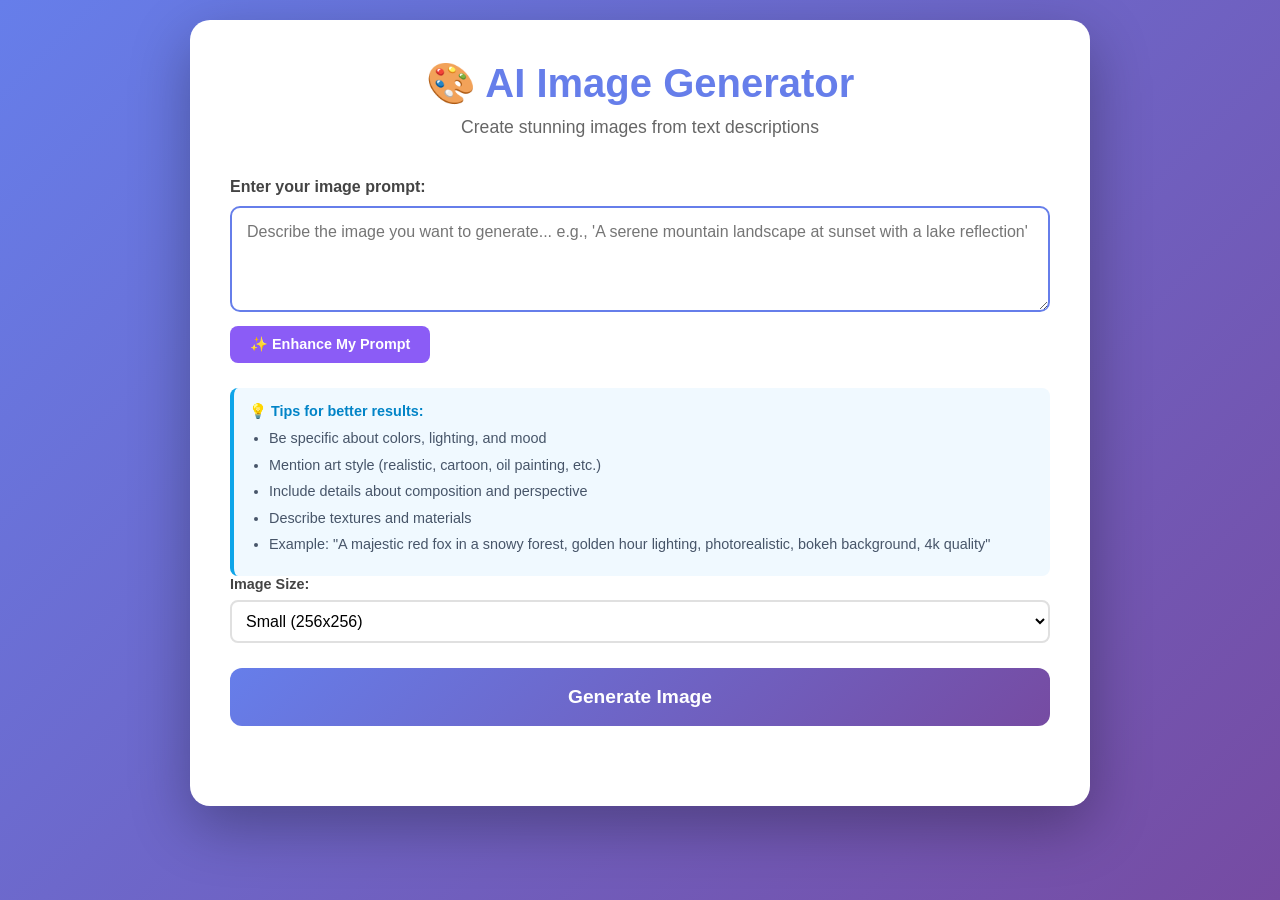
==== index.html @ 16cd9009 "Add AI Image Generator app with Pollinations, Hugging Face, and Stability AI support - Multi-service" ====
<!DOCTYPE html>
<html lang="en">
<head>
    <meta charset="UTF-8">
    <meta name="viewport" content="width=device-width, initial-scale=1.0">
    <title>AI Image Generator</title>
    <link rel="stylesheet" href="styles.css">
</head>
<body>
    <div class="container">
        <header>
            <h1>🎨 AI Image Generator</h1>
            <p>Create stunning images from text descriptions</p>
        </header>

        <div class="api-setup" id="apiSetup">
            <h3>⚙️ Choose Image Generation Service</h3>
            <div class="api-service-selector">
                <label>
                    <input type="radio" name="service" value="pollinations" checked>
                    <span>🌸 Pollinations AI (Free, Reliable) - Recommended</span>
                </label>
                <label>
                    <input type="radio" name="service" value="huggingface">
                    <span>🤗 Hugging Face (Free, May Have CORS Issues)</span>
                </label>
                <label>
                    <input type="radio" name="service" value="stability">
                    <span>🎨 Stability AI (Paid, Best Quality)</span>
                </label>
            </div>
            <p>Enter your API key (not needed for Pollinations - recommended for beginners):</p>
            <div class="api-input-group">
                <input
                    type="password"
                    id="apiKey"
                    placeholder="Enter API key (not needed for Pollinations)"
                >
                <button id="saveApiKey" class="save-key-btn">Save & Continue</button>
            </div>
            <p class="info-text">
                <strong>Pollinations AI (Recommended):</strong> No API key needed, works reliably in all browsers<br>
                <strong>Hugging Face:</strong> Free tier available! Get API token at <a href="https://huggingface.co/settings/tokens" target="_blank">Hugging Face Tokens</a> (may have CORS issues in some browsers)<br>
                <strong>Stability AI:</strong> Get API key at <a href="https://platform.stability.ai/" target="_blank">Stability Platform</a> for best quality
            </p>
        </div>

        <div class="generator-section" id="generatorSection" style="display: none;">
            <div class="input-group">
                <label for="prompt">Enter your image prompt:</label>
                <textarea
                    id="prompt"
                    placeholder="Describe the image you want to generate... e.g., 'A serene mountain landscape at sunset with a lake reflection'"
                    rows="4"
                ></textarea>
                <button id="enhancePromptBtn" class="enhance-prompt-btn">✨ Enhance My Prompt</button>
            </div>

            <div class="prompt-tips">
                <strong>💡 Tips for better results:</strong>
                <ul>
                    <li>Be specific about colors, lighting, and mood</li>
                    <li>Mention art style (realistic, cartoon, oil painting, etc.)</li>
                    <li>Include details about composition and perspective</li>
                    <li>Describe textures and materials</li>
                    <li>Example: "A majestic red fox in a snowy forest, golden hour lighting, photorealistic, bokeh background, 4k quality"</li>
                </ul>
            </div>

            <div class="settings-group">
                <div class="setting">
                    <label for="size">Image Size:</label>
                    <select id="size">
                        <option value="256x256">Small (256x256)</option>
                        <option value="512x512">Medium (512x512)</option>
                        <option value="1024x1024">Large (1024x1024)</option>
                    </select>
                </div>
            </div>

            <button id="generateBtn" class="generate-btn">
                <span class="btn-text">Generate Image</span>
                <span class="spinner" style="display: none;">⏳</span>
            </button>
        </div>

        <div id="resultSection" class="result-section" style="display: none;">
            <h2>Generated Image</h2>
            <div class="image-container">
                <img id="generatedImage" src="" alt="Generated image">
            </div>

            <div class="feedback-section">
                <h3>Evaluate Result</h3>
                <div class="feedback-options">
                    <button class="feedback-btn good" id="feedbackGood">👍 Good</button>
                    <button class="feedback-btn bad" id="feedbackBad">👎 Not What I Expected</button>
                </div>
            </div>

            <div id="improvementSection" class="improvement-section" style="display: none;">
                <h3>What's wrong with the image?</h3>
                <div class="issue-checklist">
                    <label>
                        <input type="checkbox" value="missing_elements"> Missing important elements
                    </label>
                    <label>
                        <input type="checkbox" value="wrong_style"> Wrong artistic style
                    </label>
                    <label>
                        <input type="checkbox" value="wrong_colors"> Wrong colors or lighting
                    </label>
                    <label>
                        <input type="checkbox" value="composition"> Poor composition or layout
                    </label>
                    <label>
                        <input type="checkbox" value="quality"> Low quality or distorted
                    </label>
                    <label>
                        <input type="checkbox" value="wrong_subject"> Wrong subject or object
                    </label>
                </div>

                <div class="input-group">
                    <label for="improvements">Describe what needs to be improved:</label>
                    <textarea
                        id="improvements"
                        placeholder="Example: Add more vibrant colors, include a sunset in the background, make it more photorealistic..."
                        rows="3"
                    ></textarea>
                </div>

                <button id="improveBtn" class="improve-btn">✨ Generate Improved Version</button>
            </div>

            <div class="action-buttons">
                <button id="downloadBtn" class="download-btn">📥 Download Image</button>
                <button id="newImageBtn" class="new-image-btn">🔄 Start Fresh</button>
            </div>

            <div class="prompt-history" id="promptHistory" style="display: none;">
                <h3>Prompt Evolution</h3>
                <div id="historyList"></div>
            </div>
        </div>

        <div id="errorSection" class="error-section" style="display: none;">
            <p id="errorMessage"></p>
        </div>
    </div>

    <script src="app.js"></script>
</body>
</html>
---- styles.css ----
* {
    margin: 0;
    padding: 0;
    box-sizing: border-box;
}

body {
    font-family: -apple-system, BlinkMacSystemFont, 'Segoe UI', Roboto, Oxygen, Ubuntu, Cantarell, sans-serif;
    background: linear-gradient(135deg, #667eea 0%, #764ba2 100%);
    min-height: 100vh;
    padding: 20px;
    color: #333;
}

.container {
    max-width: 900px;
    margin: 0 auto;
    background: white;
    border-radius: 20px;
    padding: 40px;
    box-shadow: 0 20px 60px rgba(0, 0, 0, 0.3);
}

header {
    text-align: center;
    margin-bottom: 40px;
}

header h1 {
    font-size: 2.5em;
    color: #667eea;
    margin-bottom: 10px;
}

header p {
    color: #666;
    font-size: 1.1em;
}

.generator-section {
    margin-bottom: 40px;
}

.input-group {
    margin-bottom: 25px;
}

.input-group label {
    display: block;
    margin-bottom: 10px;
    font-weight: 600;
    color: #444;
}

#prompt {
    width: 100%;
    padding: 15px;
    border: 2px solid #e0e0e0;
    border-radius: 10px;
    font-size: 1em;
    font-family: inherit;
    resize: vertical;
    transition: border-color 0.3s;
}

#prompt:focus {
    outline: none;
    border-color: #667eea;
}

.enhance-prompt-btn {
    margin-top: 10px;
    padding: 10px 20px;
    background: #8b5cf6;
    color: white;
    border: none;
    border-radius: 8px;
    font-size: 0.9em;
    font-weight: 600;
    cursor: pointer;
    transition: all 0.3s;
}

.enhance-prompt-btn:hover {
    background: #7c3aed;
    transform: translateY(-1px);
}

.prompt-tips {
    margin-top: 15px;
    padding: 15px;
    background: #f0f9ff;
    border-left: 4px solid #0ea5e9;
    border-radius: 8px;
    font-size: 0.9em;
}

.prompt-tips strong {
    color: #0284c7;
    display: block;
    margin-bottom: 8px;
}

.prompt-tips ul {
    margin-left: 20px;
    color: #475569;
}

.prompt-tips li {
    margin-bottom: 5px;
    line-height: 1.5;
}

.settings-group {
    display: grid;
    grid-template-columns: repeat(auto-fit, minmax(200px, 1fr));
    gap: 20px;
    margin-bottom: 25px;
}

.setting label {
    display: block;
    margin-bottom: 8px;
    font-weight: 600;
    color: #444;
    font-size: 0.9em;
}

.setting select {
    width: 100%;
    padding: 10px;
    border: 2px solid #e0e0e0;
    border-radius: 8px;
    font-size: 1em;
    background: white;
    cursor: pointer;
    transition: border-color 0.3s;
}

.setting select:focus {
    outline: none;
    border-color: #667eea;
}

.generate-btn {
    width: 100%;
    padding: 18px;
    background: linear-gradient(135deg, #667eea 0%, #764ba2 100%);
    color: white;
    border: none;
    border-radius: 12px;
    font-size: 1.2em;
    font-weight: 600;
    cursor: pointer;
    transition: transform 0.2s, box-shadow 0.2s;
    display: flex;
    align-items: center;
    justify-content: center;
    gap: 10px;
}

.generate-btn:hover:not(:disabled) {
    transform: translateY(-2px);
    box-shadow: 0 10px 30px rgba(102, 126, 234, 0.4);
}

.generate-btn:disabled {
    opacity: 0.6;
    cursor: not-allowed;
}

.spinner {
    animation: spin 1s linear infinite;
}

@keyframes spin {
    0% { transform: rotate(0deg); }
    100% { transform: rotate(360deg); }
}

.result-section {
    margin-top: 40px;
    text-align: center;
}

.result-section h2 {
    color: #667eea;
    margin-bottom: 20px;
}

.image-container {
    margin-bottom: 25px;
    border-radius: 12px;
    overflow: hidden;
    box-shadow: 0 10px 40px rgba(0, 0, 0, 0.2);
}

.image-container img {
    width: 100%;
    height: auto;
    display: block;
}

.action-buttons {
    display: flex;
    gap: 15px;
    justify-content: center;
    flex-wrap: wrap;
    margin-top: 20px;
}

.feedback-section {
    margin: 25px 0;
    padding: 20px;
    background: #f8f9fa;
    border-radius: 12px;
}

.feedback-section h3 {
    color: #667eea;
    margin-bottom: 15px;
    font-size: 1.1em;
}

.feedback-options {
    display: flex;
    gap: 15px;
    justify-content: center;
}

.feedback-btn {
    padding: 15px 30px;
    border: 2px solid #e0e0e0;
    border-radius: 10px;
    font-size: 1.1em;
    font-weight: 600;
    cursor: pointer;
    background: white;
    transition: all 0.3s;
}

.feedback-btn:hover {
    transform: translateY(-2px);
    box-shadow: 0 5px 15px rgba(0, 0, 0, 0.1);
}

.feedback-btn.good {
    color: #10b981;
    border-color: #10b981;
}

.feedback-btn.good:hover {
    background: #10b981;
    color: white;
}

.feedback-btn.bad {
    color: #ef4444;
    border-color: #ef4444;
}

.feedback-btn.bad:hover {
    background: #ef4444;
    color: white;
}

.improvement-section {
    margin: 25px 0;
    padding: 25px;
    background: #fff3cd;
    border: 2px solid #ffc107;
    border-radius: 12px;
}

.improvement-section h3 {
    color: #f59e0b;
    margin-bottom: 15px;
}

.issue-checklist {
    display: grid;
    grid-template-columns: repeat(auto-fit, minmax(200px, 1fr));
    gap: 12px;
    margin-bottom: 20px;
}

.issue-checklist label {
    display: flex;
    align-items: center;
    gap: 8px;
    padding: 10px;
    background: white;
    border-radius: 8px;
    cursor: pointer;
    transition: background 0.3s;
}

.issue-checklist label:hover {
    background: #fef3c7;
}

.issue-checklist input[type="checkbox"] {
    width: 18px;
    height: 18px;
    cursor: pointer;
}

.improve-btn {
    width: 100%;
    padding: 15px;
    background: linear-gradient(135deg, #f59e0b 0%, #f97316 100%);
    color: white;
    border: none;
    border-radius: 10px;
    font-size: 1.1em;
    font-weight: 600;
    cursor: pointer;
    transition: all 0.3s;
    margin-top: 15px;
}

.improve-btn:hover {
    transform: translateY(-2px);
    box-shadow: 0 8px 20px rgba(245, 158, 11, 0.4);
}

.prompt-history {
    margin-top: 30px;
    padding: 20px;
    background: #f0f9ff;
    border-radius: 12px;
    border: 2px solid #0ea5e9;
}

.prompt-history h3 {
    color: #0284c7;
    margin-bottom: 15px;
}

.history-item {
    padding: 15px;
    background: white;
    border-radius: 8px;
    margin-bottom: 10px;
    border-left: 4px solid #667eea;
}

.history-item .iteration {
    font-weight: 600;
    color: #667eea;
    margin-bottom: 5px;
}

.history-item .prompt-text {
    color: #444;
    font-size: 0.95em;
    line-height: 1.5;
}

.history-item .improvements-text {
    color: #666;
    font-size: 0.85em;
    font-style: italic;
    margin-top: 8px;
    padding-left: 15px;
    border-left: 2px solid #fbbf24;
}

.download-btn,
.new-image-btn {
    padding: 15px 30px;
    border: none;
    border-radius: 10px;
    font-size: 1em;
    font-weight: 600;
    cursor: pointer;
    transition: transform 0.2s, box-shadow 0.2s;
}

.download-btn {
    background: #10b981;
    color: white;
}

.download-btn:hover {
    transform: translateY(-2px);
    box-shadow: 0 8px 20px rgba(16, 185, 129, 0.4);
}

.new-image-btn {
    background: #f59e0b;
    color: white;
}

.new-image-btn:hover {
    transform: translateY(-2px);
    box-shadow: 0 8px 20px rgba(245, 158, 11, 0.4);
}

.error-section {
    margin-top: 20px;
    padding: 20px;
    background: #fee;
    border: 2px solid #fcc;
    border-radius: 10px;
    color: #c33;
    text-align: center;
}

.api-setup {
    margin-top: 40px;
    padding: 30px;
    background: #f8f9fa;
    border-radius: 12px;
    border: 2px dashed #ccc;
}

.api-setup h3 {
    color: #667eea;
    margin-bottom: 15px;
}

.api-setup p {
    margin-bottom: 15px;
    color: #666;
}

.api-service-selector {
    display: flex;
    flex-direction: column;
    gap: 12px;
    margin-bottom: 20px;
    padding: 15px;
    background: white;
    border-radius: 8px;
}

.api-service-selector label {
    display: flex;
    align-items: center;
    gap: 10px;
    padding: 12px;
    border: 2px solid #e0e0e0;
    border-radius: 8px;
    cursor: pointer;
    transition: all 0.3s;
}

.api-service-selector label:hover {
    border-color: #667eea;
    background: #f8f9ff;
}

.api-service-selector input[type="radio"] {
    width: 20px;
    height: 20px;
    cursor: pointer;
}

.api-service-selector span {
    font-weight: 500;
    color: #444;
}

.api-setup .api-input-group {
    display: flex;
    gap: 10px;
}

.api-setup input {
    flex: 1;
    padding: 12px;
    border: 2px solid #e0e0e0;
    border-radius: 8px;
    font-size: 1em;
}

.api-setup input:focus {
    outline: none;
    border-color: #667eea;
}

.save-key-btn {
    padding: 12px 24px;
    background: #667eea;
    color: white;
    border: none;
    border-radius: 8px;
    font-weight: 600;
    cursor: pointer;
    transition: background 0.3s;
}

.save-key-btn:hover {
    background: #5568d3;
}

.info-text {
    font-size: 0.9em;
    color: #888;
}

.info-text a {
    color: #667eea;
    text-decoration: none;
}

.info-text a:hover {
    text-decoration: underline;
}

@media (max-width: 600px) {
    .container {
        padding: 20px;
    }

    header h1 {
        font-size: 2em;
    }

    .settings-group {
        grid-template-columns: 1fr;
    }

    .action-buttons {
        flex-direction: column;
    }

    .download-btn,
    .new-image-btn {
        width: 100%;
    }
}
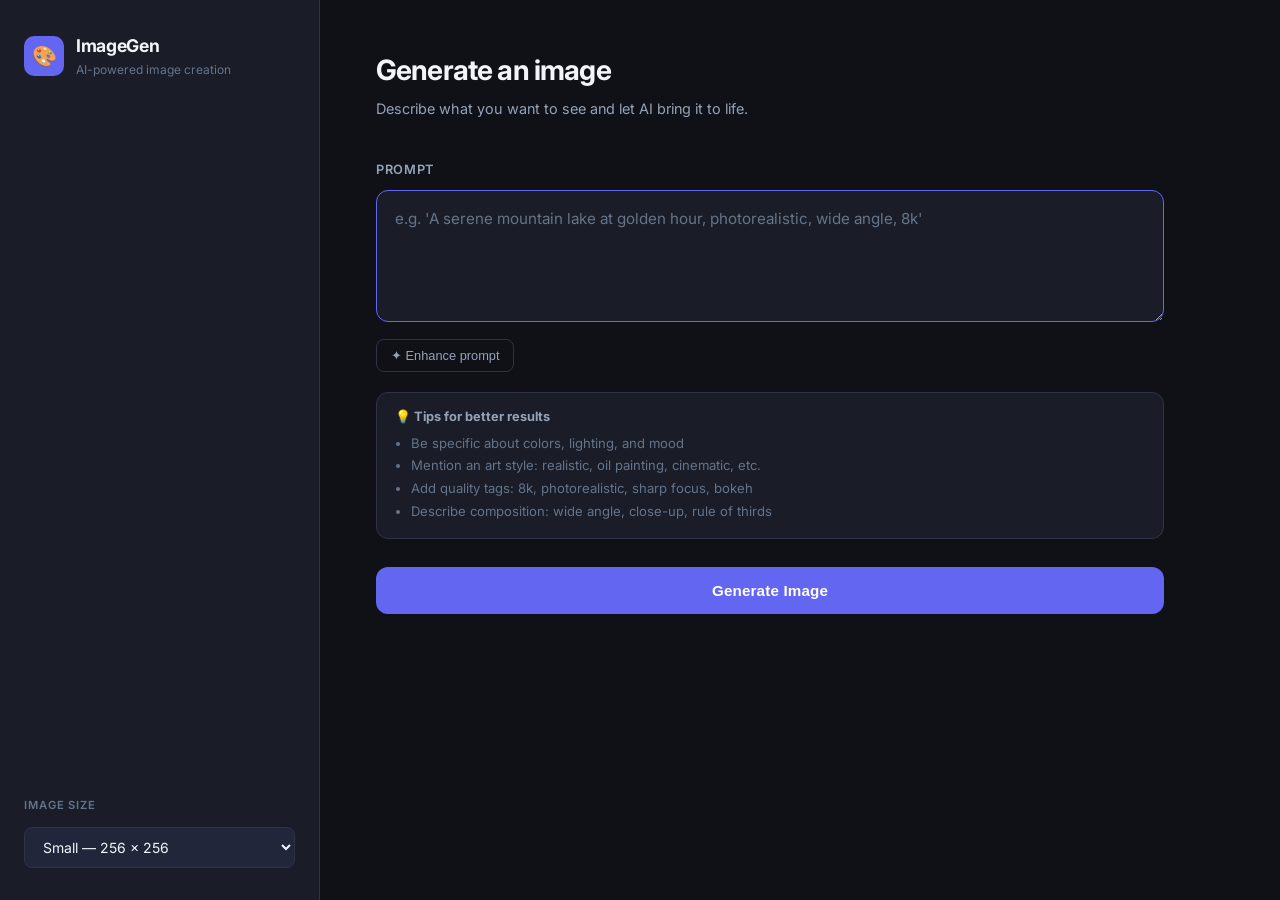
==== commit 40eb7c02: "Redesign UI with professional dark theme - Two-column layout: sticky sidebar (service selector, API " ====
--- a/index.html
+++ b/index.html
@@ -4,149 +4,171 @@
     <meta charset="UTF-8">
     <meta name="viewport" content="width=device-width, initial-scale=1.0">
     <title>AI Image Generator</title>
+    <link rel="preconnect" href="https://fonts.googleapis.com">
+    <link rel="preconnect" href="https://fonts.gstatic.com" crossorigin>
+    <link href="https://fonts.googleapis.com/css2?family=Inter:wght@400;500;600;700&display=swap" rel="stylesheet">
     <link rel="stylesheet" href="styles.css">
 </head>
 <body>
-    <div class="container">
-        <header>
-            <h1>🎨 AI Image Generator</h1>
-            <p>Create stunning images from text descriptions</p>
-        </header>
+    <div class="app-shell">
 
-        <div class="api-setup" id="apiSetup">
-            <h3>⚙️ Choose Image Generation Service</h3>
-            <div class="api-service-selector">
-                <label>
-                    <input type="radio" name="service" value="pollinations" checked>
-                    <span>🌸 Pollinations AI (Free, Reliable) - Recommended</span>
-                </label>
-                <label>
-                    <input type="radio" name="service" value="huggingface">
-                    <span>🤗 Hugging Face (Free, May Have CORS Issues)</span>
-                </label>
-                <label>
-                    <input type="radio" name="service" value="stability">
-                    <span>🎨 Stability AI (Paid, Best Quality)</span>
-                </label>
-            </div>
-            <p>Enter your API key (not needed for Pollinations - recommended for beginners):</p>
-            <div class="api-input-group">
-                <input
-                    type="password"
-                    id="apiKey"
-                    placeholder="Enter API key (not needed for Pollinations)"
-                >
-                <button id="saveApiKey" class="save-key-btn">Save & Continue</button>
-            </div>
-            <p class="info-text">
-                <strong>Pollinations AI (Recommended):</strong> No API key needed, works reliably in all browsers<br>
-                <strong>Hugging Face:</strong> Free tier available! Get API token at <a href="https://huggingface.co/settings/tokens" target="_blank">Hugging Face Tokens</a> (may have CORS issues in some browsers)<br>
-                <strong>Stability AI:</strong> Get API key at <a href="https://platform.stability.ai/" target="_blank">Stability Platform</a> for best quality
-            </p>
-        </div>
-
-        <div class="generator-section" id="generatorSection" style="display: none;">
-            <div class="input-group">
-                <label for="prompt">Enter your image prompt:</label>
-                <textarea
-                    id="prompt"
-                    placeholder="Describe the image you want to generate... e.g., 'A serene mountain landscape at sunset with a lake reflection'"
-                    rows="4"
-                ></textarea>
-                <button id="enhancePromptBtn" class="enhance-prompt-btn">✨ Enhance My Prompt</button>
-            </div>
-
-            <div class="prompt-tips">
-                <strong>💡 Tips for better results:</strong>
-                <ul>
-                    <li>Be specific about colors, lighting, and mood</li>
-                    <li>Mention art style (realistic, cartoon, oil painting, etc.)</li>
-                    <li>Include details about composition and perspective</li>
-                    <li>Describe textures and materials</li>
-                    <li>Example: "A majestic red fox in a snowy forest, golden hour lighting, photorealistic, bokeh background, 4k quality"</li>
-                </ul>
-            </div>
-
-            <div class="settings-group">
-                <div class="setting">
-                    <label for="size">Image Size:</label>
-                    <select id="size">
-                        <option value="256x256">Small (256x256)</option>
-                        <option value="512x512">Medium (512x512)</option>
-                        <option value="1024x1024">Large (1024x1024)</option>
-                    </select>
+        <!-- ── Sidebar ── -->
+        <aside class="sidebar">
+            <div class="brand">
+                <div class="brand-icon">🎨</div>
+                <div>
+                    <div class="brand-name">ImageGen</div>
+                    <div class="brand-tagline">AI-powered image creation</div>
                 </div>
             </div>
 
-            <button id="generateBtn" class="generate-btn">
-                <span class="btn-text">Generate Image</span>
-                <span class="spinner" style="display: none;">⏳</span>
-            </button>
-        </div>
+            <div id="apiSetup">
+                <div class="section-label">Service</div>
+                <div class="service-list api-service-selector">
+                    <label class="service-option">
+                        <input type="radio" name="service" value="pollinations" checked>
+                        <span class="service-icon">⚡</span>
+                        <div class="service-info">
+                            <div class="service-name">Pollinations</div>
+                            <div class="service-desc">Free · No sign-up</div>
+                        </div>
+                    </label>
+                    <label class="service-option">
+                        <input type="radio" name="service" value="huggingface">
+                        <span class="service-icon">🤗</span>
+                        <div class="service-info">
+                            <div class="service-name">Hugging Face</div>
+                            <div class="service-desc">Free token required</div>
+                        </div>
+                    </label>
+                    <label class="service-option">
+                        <input type="radio" name="service" value="stability">
+                        <span class="service-icon">✦</span>
+                        <div class="service-info">
+                            <div class="service-name">Stability AI</div>
+                            <div class="service-desc">Paid · Best quality</div>
+                        </div>
+                    </label>
+                </div>
 
-        <div id="resultSection" class="result-section" style="display: none;">
-            <h2>Generated Image</h2>
-            <div class="image-container">
-                <img id="generatedImage" src="" alt="Generated image">
-            </div>
-
-            <div class="feedback-section">
-                <h3>Evaluate Result</h3>
-                <div class="feedback-options">
-                    <button class="feedback-btn good" id="feedbackGood">👍 Good</button>
-                    <button class="feedback-btn bad" id="feedbackBad">👎 Not What I Expected</button>
+                <div class="api-key-area" style="margin-top: 20px;">
+                    <div class="section-label">API Key</div>
+                    <input
+                        type="password"
+                        id="apiKey"
+                        class="input-field"
+                        placeholder="Paste your API key…"
+                    >
+                    <button id="saveApiKey" class="btn-sm">Save &amp; Continue</button>
+                    <div class="info-links">
+                        <strong style="color: var(--text-secondary); font-size: 0.75rem;">Hugging Face:</strong>
+                        <a href="https://huggingface.co/settings/tokens" target="_blank">huggingface.co/settings/tokens</a><br>
+                        <strong style="color: var(--text-secondary); font-size: 0.75rem;">Stability AI:</strong>
+                        <a href="https://platform.stability.ai/" target="_blank">platform.stability.ai</a>
+                    </div>
                 </div>
             </div>
 
-            <div id="improvementSection" class="improvement-section" style="display: none;">
-                <h3>What's wrong with the image?</h3>
-                <div class="issue-checklist">
-                    <label>
-                        <input type="checkbox" value="missing_elements"> Missing important elements
-                    </label>
-                    <label>
-                        <input type="checkbox" value="wrong_style"> Wrong artistic style
-                    </label>
-                    <label>
-                        <input type="checkbox" value="wrong_colors"> Wrong colors or lighting
-                    </label>
-                    <label>
-                        <input type="checkbox" value="composition"> Poor composition or layout
-                    </label>
-                    <label>
-                        <input type="checkbox" value="quality"> Low quality or distorted
-                    </label>
-                    <label>
-                        <input type="checkbox" value="wrong_subject"> Wrong subject or object
-                    </label>
-                </div>
+            <div style="margin-top: auto;">
+                <div class="section-label">Image Size</div>
+                <select id="size" class="size-select">
+                    <option value="256x256">Small — 256 × 256</option>
+                    <option value="512x512">Medium — 512 × 512</option>
+                    <option value="1024x1024">Large — 1024 × 1024</option>
+                </select>
+            </div>
+        </aside>
 
-                <div class="input-group">
-                    <label for="improvements">Describe what needs to be improved:</label>
+        <!-- ── Main ── -->
+        <main class="main">
+            <div class="generator-section" id="generatorSection" style="display: none;">
+                <h1 class="page-title">Generate an image</h1>
+                <p class="page-subtitle">Describe what you want to see and let AI bring it to life.</p>
+
+                <label class="prompt-label" for="prompt">Prompt</label>
+                <div class="prompt-box">
                     <textarea
-                        id="improvements"
-                        placeholder="Example: Add more vibrant colors, include a sunset in the background, make it more photorealistic..."
-                        rows="3"
+                        id="prompt"
+                        placeholder="e.g. 'A serene mountain lake at golden hour, photorealistic, wide angle, 8k'"
+                        rows="4"
                     ></textarea>
                 </div>
 
-                <button id="improveBtn" class="improve-btn">✨ Generate Improved Version</button>
+                <div class="prompt-actions">
+                    <button id="enhancePromptBtn" class="btn-ghost">✦ Enhance prompt</button>
+                </div>
+
+                <div class="tips">
+                    <strong>💡 Tips for better results</strong>
+                    <ul>
+                        <li>Be specific about colors, lighting, and mood</li>
+                        <li>Mention an art style: realistic, oil painting, cinematic, etc.</li>
+                        <li>Add quality tags: 8k, photorealistic, sharp focus, bokeh</li>
+                        <li>Describe composition: wide angle, close-up, rule of thirds</li>
+                    </ul>
+                </div>
+
+                <button id="generateBtn" class="btn-generate">
+                    <span class="btn-text">Generate Image</span>
+                    <span class="spinner" style="display: none;">⟳</span>
+                </button>
             </div>
 
-            <div class="action-buttons">
-                <button id="downloadBtn" class="download-btn">📥 Download Image</button>
-                <button id="newImageBtn" class="new-image-btn">🔄 Start Fresh</button>
+            <!-- Result -->
+            <div id="resultSection" class="result-section" style="display: none;">
+                <div class="result-header">
+                    <span class="result-title">Generated Image</span>
+                </div>
+
+                <div class="image-frame">
+                    <img id="generatedImage" src="" alt="Generated image">
+                </div>
+
+                <div class="feedback-section">
+                    <div class="feedback-bar">
+                        <span class="feedback-label">How does it look?</span>
+                        <button class="btn-feedback good" id="feedbackGood">👍 Looks good</button>
+                        <button class="btn-feedback bad" id="feedbackBad">👎 Need changes</button>
+                    </div>
+                </div>
+
+                <div id="improvementSection" class="improvement-section" style="display: none;">
+                    <h3>What needs improving?</h3>
+                    <div class="issue-checklist">
+                        <label><input type="checkbox" value="missing_elements"> Missing elements</label>
+                        <label><input type="checkbox" value="wrong_style"> Wrong style</label>
+                        <label><input type="checkbox" value="wrong_colors"> Wrong colors / lighting</label>
+                        <label><input type="checkbox" value="composition"> Poor composition</label>
+                        <label><input type="checkbox" value="quality"> Low quality</label>
+                        <label><input type="checkbox" value="wrong_subject"> Wrong subject</label>
+                    </div>
+                    <div class="input-group">
+                        <textarea
+                            id="improvements"
+                            class="input-field"
+                            placeholder="Describe what to change…"
+                            rows="2"
+                            style="margin-top: 4px;"
+                        ></textarea>
+                    </div>
+                    <button id="improveBtn" class="improve-btn">✦ Generate improved version</button>
+                </div>
+
+                <div class="action-row">
+                    <button id="downloadBtn" class="btn-action download">📥 Download</button>
+                    <button id="newImageBtn" class="btn-action reset">🔄 Start fresh</button>
+                </div>
+
+                <div class="prompt-history" id="promptHistory" style="display: none;">
+                    <h3>Prompt History</h3>
+                    <div id="historyList"></div>
+                </div>
             </div>
 
-            <div class="prompt-history" id="promptHistory" style="display: none;">
-                <h3>Prompt Evolution</h3>
-                <div id="historyList"></div>
+            <div id="errorSection" class="error-section" style="display: none;">
+                <p id="errorMessage"></p>
             </div>
-        </div>
-
-        <div id="errorSection" class="error-section" style="display: none;">
-            <p id="errorMessage"></p>
-        </div>
+        </main>
     </div>
 
     <script src="app.js"></script>
--- a/styles.css
+++ b/styles.css
@@ -1,533 +1,699 @@
-* {
+*, *::before, *::after {
     margin: 0;
     padding: 0;
     box-sizing: border-box;
 }
 
+:root {
+    --bg: #0f1117;
+    --surface: #1a1d27;
+    --surface-2: #22263a;
+    --border: #2e3347;
+    --accent: #6366f1;
+    --accent-hover: #5558e8;
+    --accent-muted: rgba(99, 102, 241, 0.12);
+    --success: #22c55e;
+    --warning: #f59e0b;
+    --danger: #ef4444;
+    --text-primary: #f1f5f9;
+    --text-secondary: #94a3b8;
+    --text-muted: #64748b;
+    --radius: 12px;
+    --radius-sm: 8px;
+    --shadow: 0 4px 24px rgba(0, 0, 0, 0.4);
+}
+
 body {
-    font-family: -apple-system, BlinkMacSystemFont, 'Segoe UI', Roboto, Oxygen, Ubuntu, Cantarell, sans-serif;
-    background: linear-gradient(135deg, #667eea 0%, #764ba2 100%);
+    font-family: 'Inter', -apple-system, BlinkMacSystemFont, 'Segoe UI', sans-serif;
+    background: var(--bg);
     min-height: 100vh;
-    padding: 20px;
-    color: #333;
-}
-
-.container {
+    color: var(--text-primary);
+    line-height: 1.6;
+}
+
+/* ── Layout ── */
+
+.app-shell {
+    display: grid;
+    grid-template-columns: 320px 1fr;
+    min-height: 100vh;
+}
+
+.sidebar {
+    background: var(--surface);
+    border-right: 1px solid var(--border);
+    padding: 32px 24px;
+    display: flex;
+    flex-direction: column;
+    gap: 32px;
+    position: sticky;
+    top: 0;
+    height: 100vh;
+    overflow-y: auto;
+}
+
+.main {
+    padding: 48px 56px;
     max-width: 900px;
-    margin: 0 auto;
-    background: white;
-    border-radius: 20px;
-    padding: 40px;
-    box-shadow: 0 20px 60px rgba(0, 0, 0, 0.3);
-}
-
-header {
-    text-align: center;
+}
+
+/* ── Sidebar header ── */
+
+.brand {
+    display: flex;
+    align-items: center;
+    gap: 12px;
+}
+
+.brand-icon {
+    width: 40px;
+    height: 40px;
+    background: var(--accent);
+    border-radius: 10px;
+    display: flex;
+    align-items: center;
+    justify-content: center;
+    font-size: 20px;
+    flex-shrink: 0;
+}
+
+.brand-name {
+    font-size: 1.1rem;
+    font-weight: 700;
+    color: var(--text-primary);
+    letter-spacing: -0.02em;
+}
+
+.brand-tagline {
+    font-size: 0.75rem;
+    color: var(--text-muted);
+}
+
+/* ── Section labels ── */
+
+.section-label {
+    font-size: 0.7rem;
+    font-weight: 600;
+    text-transform: uppercase;
+    letter-spacing: 0.08em;
+    color: var(--text-muted);
+    margin-bottom: 12px;
+}
+
+/* ── Service selector ── */
+
+.service-list {
+    display: flex;
+    flex-direction: column;
+    gap: 8px;
+}
+
+.service-option {
+    display: flex;
+    align-items: center;
+    gap: 12px;
+    padding: 12px 14px;
+    border: 1px solid var(--border);
+    border-radius: var(--radius-sm);
+    cursor: pointer;
+    transition: all 0.15s;
+    background: transparent;
+}
+
+.service-option:hover {
+    border-color: var(--accent);
+    background: var(--accent-muted);
+}
+
+.service-option input[type="radio"] {
+    display: none;
+}
+
+.service-option input[type="radio"]:checked + .service-info .service-name::before {
+    background: var(--accent);
+}
+
+.service-option:has(input:checked) {
+    border-color: var(--accent);
+    background: var(--accent-muted);
+}
+
+.service-icon {
+    font-size: 18px;
+    flex-shrink: 0;
+}
+
+.service-name {
+    font-size: 0.875rem;
+    font-weight: 600;
+    color: var(--text-primary);
+}
+
+.service-desc {
+    font-size: 0.75rem;
+    color: var(--text-muted);
+}
+
+/* ── API key area ── */
+
+.api-key-area {
+    display: flex;
+    flex-direction: column;
+    gap: 8px;
+}
+
+.input-field {
+    width: 100%;
+    padding: 10px 14px;
+    background: var(--surface-2);
+    border: 1px solid var(--border);
+    border-radius: var(--radius-sm);
+    font-size: 0.875rem;
+    color: var(--text-primary);
+    font-family: inherit;
+    transition: border-color 0.15s;
+}
+
+.input-field::placeholder {
+    color: var(--text-muted);
+}
+
+.input-field:focus {
+    outline: none;
+    border-color: var(--accent);
+}
+
+.btn-sm {
+    padding: 9px 16px;
+    background: var(--accent);
+    color: white;
+    border: none;
+    border-radius: var(--radius-sm);
+    font-size: 0.8rem;
+    font-weight: 600;
+    cursor: pointer;
+    transition: background 0.15s;
+    width: 100%;
+}
+
+.btn-sm:hover {
+    background: var(--accent-hover);
+}
+
+.info-links {
+    font-size: 0.75rem;
+    color: var(--text-muted);
+    line-height: 1.8;
+}
+
+.info-links a {
+    color: var(--accent);
+    text-decoration: none;
+}
+
+.info-links a:hover {
+    text-decoration: underline;
+}
+
+/* ── Size selector ── */
+
+.size-select {
+    width: 100%;
+    padding: 10px 14px;
+    background: var(--surface-2);
+    border: 1px solid var(--border);
+    border-radius: var(--radius-sm);
+    font-size: 0.875rem;
+    color: var(--text-primary);
+    font-family: inherit;
+    cursor: pointer;
+}
+
+.size-select:focus {
+    outline: none;
+    border-color: var(--accent);
+}
+
+/* ── Main area ── */
+
+.page-title {
+    font-size: 1.75rem;
+    font-weight: 700;
+    letter-spacing: -0.03em;
+    color: var(--text-primary);
+    margin-bottom: 4px;
+}
+
+.page-subtitle {
+    font-size: 0.9rem;
+    color: var(--text-secondary);
     margin-bottom: 40px;
 }
 
-header h1 {
-    font-size: 2.5em;
-    color: #667eea;
+/* ── Prompt area ── */
+
+.prompt-label {
+    font-size: 0.8rem;
+    font-weight: 600;
+    color: var(--text-secondary);
+    text-transform: uppercase;
+    letter-spacing: 0.05em;
     margin-bottom: 10px;
-}
-
-header p {
-    color: #666;
-    font-size: 1.1em;
-}
-
-.generator-section {
-    margin-bottom: 40px;
-}
-
-.input-group {
-    margin-bottom: 25px;
-}
-
-.input-group label {
     display: block;
-    margin-bottom: 10px;
-    font-weight: 600;
-    color: #444;
+}
+
+.prompt-box {
+    position: relative;
 }
 
 #prompt {
     width: 100%;
-    padding: 15px;
-    border: 2px solid #e0e0e0;
-    border-radius: 10px;
-    font-size: 1em;
+    padding: 16px 18px;
+    background: var(--surface);
+    border: 1px solid var(--border);
+    border-radius: var(--radius);
+    font-size: 0.95rem;
+    color: var(--text-primary);
     font-family: inherit;
     resize: vertical;
-    transition: border-color 0.3s;
+    min-height: 110px;
+    transition: border-color 0.15s;
+    line-height: 1.6;
+}
+
+#prompt::placeholder {
+    color: var(--text-muted);
 }
 
 #prompt:focus {
     outline: none;
-    border-color: #667eea;
-}
-
-.enhance-prompt-btn {
+    border-color: var(--accent);
+}
+
+.prompt-actions {
+    display: flex;
+    align-items: center;
+    justify-content: space-between;
     margin-top: 10px;
-    padding: 10px 20px;
-    background: #8b5cf6;
+}
+
+.btn-ghost {
+    padding: 8px 14px;
+    background: transparent;
+    border: 1px solid var(--border);
+    border-radius: var(--radius-sm);
+    font-size: 0.8rem;
+    font-weight: 500;
+    color: var(--text-secondary);
+    cursor: pointer;
+    transition: all 0.15s;
+    display: flex;
+    align-items: center;
+    gap: 6px;
+}
+
+.btn-ghost:hover {
+    border-color: var(--accent);
+    color: var(--accent);
+    background: var(--accent-muted);
+}
+
+/* ── Tips ── */
+
+.tips {
+    margin-top: 20px;
+    padding: 14px 18px;
+    background: var(--surface);
+    border: 1px solid var(--border);
+    border-radius: var(--radius);
+    font-size: 0.82rem;
+    color: var(--text-muted);
+}
+
+.tips strong {
+    color: var(--text-secondary);
+    display: block;
+    margin-bottom: 6px;
+    font-size: 0.8rem;
+}
+
+.tips ul {
+    margin-left: 16px;
+}
+
+.tips li {
+    margin-bottom: 3px;
+    line-height: 1.5;
+}
+
+/* ── Generate button ── */
+
+.btn-generate {
+    width: 100%;
+    margin-top: 28px;
+    padding: 15px;
+    background: var(--accent);
     color: white;
     border: none;
-    border-radius: 8px;
-    font-size: 0.9em;
-    font-weight: 600;
-    cursor: pointer;
-    transition: all 0.3s;
-}
-
-.enhance-prompt-btn:hover {
-    background: #7c3aed;
-    transform: translateY(-1px);
-}
-
-.prompt-tips {
-    margin-top: 15px;
-    padding: 15px;
-    background: #f0f9ff;
-    border-left: 4px solid #0ea5e9;
-    border-radius: 8px;
-    font-size: 0.9em;
-}
-
-.prompt-tips strong {
-    color: #0284c7;
-    display: block;
-    margin-bottom: 8px;
-}
-
-.prompt-tips ul {
-    margin-left: 20px;
-    color: #475569;
-}
-
-.prompt-tips li {
-    margin-bottom: 5px;
-    line-height: 1.5;
-}
-
-.settings-group {
-    display: grid;
-    grid-template-columns: repeat(auto-fit, minmax(200px, 1fr));
-    gap: 20px;
-    margin-bottom: 25px;
-}
-
-.setting label {
-    display: block;
-    margin-bottom: 8px;
-    font-weight: 600;
-    color: #444;
-    font-size: 0.9em;
-}
-
-.setting select {
-    width: 100%;
-    padding: 10px;
-    border: 2px solid #e0e0e0;
-    border-radius: 8px;
-    font-size: 1em;
-    background: white;
-    cursor: pointer;
-    transition: border-color 0.3s;
-}
-
-.setting select:focus {
-    outline: none;
-    border-color: #667eea;
-}
-
-.generate-btn {
-    width: 100%;
-    padding: 18px;
-    background: linear-gradient(135deg, #667eea 0%, #764ba2 100%);
-    color: white;
-    border: none;
-    border-radius: 12px;
-    font-size: 1.2em;
-    font-weight: 600;
-    cursor: pointer;
-    transition: transform 0.2s, box-shadow 0.2s;
+    border-radius: var(--radius);
+    font-size: 0.95rem;
+    font-weight: 600;
+    cursor: pointer;
+    transition: all 0.15s;
     display: flex;
     align-items: center;
     justify-content: center;
-    gap: 10px;
-}
-
-.generate-btn:hover:not(:disabled) {
-    transform: translateY(-2px);
-    box-shadow: 0 10px 30px rgba(102, 126, 234, 0.4);
-}
-
-.generate-btn:disabled {
-    opacity: 0.6;
+    gap: 8px;
+    letter-spacing: 0.01em;
+}
+
+.btn-generate:hover:not(:disabled) {
+    background: var(--accent-hover);
+    box-shadow: 0 0 0 4px rgba(99, 102, 241, 0.2);
+}
+
+.btn-generate:disabled {
+    opacity: 0.5;
     cursor: not-allowed;
 }
 
 .spinner {
-    animation: spin 1s linear infinite;
+    animation: spin 0.8s linear infinite;
+    display: inline-block;
 }
 
 @keyframes spin {
-    0% { transform: rotate(0deg); }
-    100% { transform: rotate(360deg); }
-}
+    to { transform: rotate(360deg); }
+}
+
+/* ── Result section ── */
 
 .result-section {
-    margin-top: 40px;
-    text-align: center;
-}
-
-.result-section h2 {
-    color: #667eea;
-    margin-bottom: 20px;
-}
-
-.image-container {
-    margin-bottom: 25px;
-    border-radius: 12px;
+    margin-top: 48px;
+}
+
+.result-header {
+    display: flex;
+    align-items: center;
+    justify-content: space-between;
+    margin-bottom: 16px;
+}
+
+.result-title {
+    font-size: 0.8rem;
+    font-weight: 600;
+    text-transform: uppercase;
+    letter-spacing: 0.08em;
+    color: var(--text-muted);
+}
+
+.image-frame {
+    border-radius: var(--radius);
     overflow: hidden;
-    box-shadow: 0 10px 40px rgba(0, 0, 0, 0.2);
-}
-
-.image-container img {
+    border: 1px solid var(--border);
+    background: var(--surface);
+    line-height: 0;
+}
+
+.image-frame img {
     width: 100%;
     height: auto;
     display: block;
 }
 
-.action-buttons {
-    display: flex;
-    gap: 15px;
+/* ── Feedback ── */
+
+.feedback-bar {
+    display: flex;
+    align-items: center;
+    gap: 10px;
+    margin-top: 16px;
+    padding: 14px 18px;
+    background: var(--surface);
+    border: 1px solid var(--border);
+    border-radius: var(--radius);
+}
+
+.feedback-label {
+    font-size: 0.8rem;
+    color: var(--text-muted);
+    flex: 1;
+}
+
+.btn-feedback {
+    padding: 7px 16px;
+    border-radius: var(--radius-sm);
+    font-size: 0.8rem;
+    font-weight: 600;
+    cursor: pointer;
+    transition: all 0.15s;
+    border: 1px solid var(--border);
+    background: transparent;
+    color: var(--text-secondary);
+    display: flex;
+    align-items: center;
+    gap: 5px;
+}
+
+.btn-feedback.good:hover {
+    border-color: var(--success);
+    color: var(--success);
+    background: rgba(34, 197, 94, 0.1);
+}
+
+.btn-feedback.bad:hover {
+    border-color: var(--danger);
+    color: var(--danger);
+    background: rgba(239, 68, 68, 0.1);
+}
+
+/* ── Action buttons ── */
+
+.action-row {
+    display: flex;
+    gap: 10px;
+    margin-top: 12px;
+}
+
+.btn-action {
+    flex: 1;
+    padding: 11px;
+    border-radius: var(--radius-sm);
+    font-size: 0.85rem;
+    font-weight: 600;
+    cursor: pointer;
+    transition: all 0.15s;
+    border: 1px solid var(--border);
+    background: var(--surface);
+    color: var(--text-secondary);
+    display: flex;
+    align-items: center;
     justify-content: center;
-    flex-wrap: wrap;
+    gap: 6px;
+}
+
+.btn-action.download {
+    border-color: var(--success);
+    color: var(--success);
+    background: rgba(34, 197, 94, 0.08);
+}
+
+.btn-action.download:hover {
+    background: rgba(34, 197, 94, 0.15);
+}
+
+.btn-action.reset:hover {
+    border-color: var(--accent);
+    color: var(--accent);
+    background: var(--accent-muted);
+}
+
+/* ── Improvement section ── */
+
+.improvement-section {
     margin-top: 20px;
-}
-
-.feedback-section {
-    margin: 25px 0;
     padding: 20px;
-    background: #f8f9fa;
-    border-radius: 12px;
-}
-
-.feedback-section h3 {
-    color: #667eea;
-    margin-bottom: 15px;
-    font-size: 1.1em;
-}
-
-.feedback-options {
-    display: flex;
-    gap: 15px;
-    justify-content: center;
-}
-
-.feedback-btn {
-    padding: 15px 30px;
-    border: 2px solid #e0e0e0;
-    border-radius: 10px;
-    font-size: 1.1em;
-    font-weight: 600;
-    cursor: pointer;
-    background: white;
-    transition: all 0.3s;
-}
-
-.feedback-btn:hover {
-    transform: translateY(-2px);
-    box-shadow: 0 5px 15px rgba(0, 0, 0, 0.1);
-}
-
-.feedback-btn.good {
-    color: #10b981;
-    border-color: #10b981;
-}
-
-.feedback-btn.good:hover {
-    background: #10b981;
-    color: white;
-}
-
-.feedback-btn.bad {
-    color: #ef4444;
-    border-color: #ef4444;
-}
-
-.feedback-btn.bad:hover {
-    background: #ef4444;
-    color: white;
-}
-
-.improvement-section {
-    margin: 25px 0;
-    padding: 25px;
-    background: #fff3cd;
-    border: 2px solid #ffc107;
-    border-radius: 12px;
+    background: var(--surface);
+    border: 1px solid var(--border);
+    border-radius: var(--radius);
 }
 
 .improvement-section h3 {
-    color: #f59e0b;
-    margin-bottom: 15px;
+    font-size: 0.85rem;
+    font-weight: 600;
+    color: var(--text-secondary);
+    margin-bottom: 14px;
 }
 
 .issue-checklist {
     display: grid;
-    grid-template-columns: repeat(auto-fit, minmax(200px, 1fr));
-    gap: 12px;
-    margin-bottom: 20px;
+    grid-template-columns: repeat(auto-fit, minmax(180px, 1fr));
+    gap: 8px;
+    margin-bottom: 16px;
 }
 
 .issue-checklist label {
     display: flex;
     align-items: center;
     gap: 8px;
-    padding: 10px;
-    background: white;
-    border-radius: 8px;
-    cursor: pointer;
-    transition: background 0.3s;
+    padding: 9px 12px;
+    background: var(--surface-2);
+    border: 1px solid var(--border);
+    border-radius: var(--radius-sm);
+    cursor: pointer;
+    font-size: 0.8rem;
+    color: var(--text-secondary);
+    transition: all 0.15s;
 }
 
 .issue-checklist label:hover {
-    background: #fef3c7;
+    border-color: var(--accent);
+    color: var(--text-primary);
 }
 
 .issue-checklist input[type="checkbox"] {
-    width: 18px;
-    height: 18px;
+    width: 15px;
+    height: 15px;
+    accent-color: var(--accent);
     cursor: pointer;
 }
 
 .improve-btn {
     width: 100%;
-    padding: 15px;
-    background: linear-gradient(135deg, #f59e0b 0%, #f97316 100%);
-    color: white;
-    border: none;
-    border-radius: 10px;
-    font-size: 1.1em;
-    font-weight: 600;
-    cursor: pointer;
-    transition: all 0.3s;
-    margin-top: 15px;
+    padding: 11px;
+    background: var(--surface-2);
+    border: 1px solid var(--border);
+    border-radius: var(--radius-sm);
+    font-size: 0.85rem;
+    font-weight: 600;
+    color: var(--text-primary);
+    cursor: pointer;
+    transition: all 0.15s;
+    margin-top: 12px;
 }
 
 .improve-btn:hover {
-    transform: translateY(-2px);
-    box-shadow: 0 8px 20px rgba(245, 158, 11, 0.4);
-}
+    border-color: var(--accent);
+    color: var(--accent);
+    background: var(--accent-muted);
+}
+
+/* ── Prompt history ── */
 
 .prompt-history {
-    margin-top: 30px;
+    margin-top: 24px;
     padding: 20px;
-    background: #f0f9ff;
-    border-radius: 12px;
-    border: 2px solid #0ea5e9;
+    background: var(--surface);
+    border: 1px solid var(--border);
+    border-radius: var(--radius);
 }
 
 .prompt-history h3 {
-    color: #0284c7;
-    margin-bottom: 15px;
+    font-size: 0.75rem;
+    font-weight: 600;
+    text-transform: uppercase;
+    letter-spacing: 0.08em;
+    color: var(--text-muted);
+    margin-bottom: 14px;
 }
 
 .history-item {
-    padding: 15px;
-    background: white;
-    border-radius: 8px;
-    margin-bottom: 10px;
-    border-left: 4px solid #667eea;
+    padding: 12px 14px;
+    background: var(--surface-2);
+    border-radius: var(--radius-sm);
+    margin-bottom: 8px;
+    border-left: 2px solid var(--accent);
 }
 
 .history-item .iteration {
-    font-weight: 600;
-    color: #667eea;
-    margin-bottom: 5px;
+    font-size: 0.72rem;
+    font-weight: 600;
+    color: var(--accent);
+    text-transform: uppercase;
+    letter-spacing: 0.05em;
+    margin-bottom: 4px;
 }
 
 .history-item .prompt-text {
-    color: #444;
-    font-size: 0.95em;
+    font-size: 0.85rem;
+    color: var(--text-secondary);
     line-height: 1.5;
 }
 
 .history-item .improvements-text {
-    color: #666;
-    font-size: 0.85em;
+    font-size: 0.78rem;
+    color: var(--text-muted);
     font-style: italic;
-    margin-top: 8px;
-    padding-left: 15px;
-    border-left: 2px solid #fbbf24;
-}
-
-.download-btn,
-.new-image-btn {
-    padding: 15px 30px;
-    border: none;
-    border-radius: 10px;
-    font-size: 1em;
-    font-weight: 600;
-    cursor: pointer;
-    transition: transform 0.2s, box-shadow 0.2s;
-}
-
-.download-btn {
-    background: #10b981;
-    color: white;
-}
-
-.download-btn:hover {
-    transform: translateY(-2px);
-    box-shadow: 0 8px 20px rgba(16, 185, 129, 0.4);
-}
-
-.new-image-btn {
-    background: #f59e0b;
-    color: white;
-}
-
-.new-image-btn:hover {
-    transform: translateY(-2px);
-    box-shadow: 0 8px 20px rgba(245, 158, 11, 0.4);
-}
+    margin-top: 6px;
+    padding-left: 10px;
+    border-left: 2px solid var(--warning);
+}
+
+/* ── Error / success ── */
 
 .error-section {
     margin-top: 20px;
-    padding: 20px;
-    background: #fee;
-    border: 2px solid #fcc;
-    border-radius: 10px;
-    color: #c33;
-    text-align: center;
-}
-
-.api-setup {
-    margin-top: 40px;
-    padding: 30px;
-    background: #f8f9fa;
-    border-radius: 12px;
-    border: 2px dashed #ccc;
-}
-
-.api-setup h3 {
-    color: #667eea;
-    margin-bottom: 15px;
-}
-
-.api-setup p {
-    margin-bottom: 15px;
-    color: #666;
-}
-
-.api-service-selector {
-    display: flex;
-    flex-direction: column;
-    gap: 12px;
-    margin-bottom: 20px;
-    padding: 15px;
-    background: white;
-    border-radius: 8px;
-}
-
-.api-service-selector label {
-    display: flex;
-    align-items: center;
-    gap: 10px;
-    padding: 12px;
-    border: 2px solid #e0e0e0;
-    border-radius: 8px;
-    cursor: pointer;
-    transition: all 0.3s;
-}
-
-.api-service-selector label:hover {
-    border-color: #667eea;
-    background: #f8f9ff;
-}
-
-.api-service-selector input[type="radio"] {
-    width: 20px;
-    height: 20px;
-    cursor: pointer;
-}
-
-.api-service-selector span {
+    padding: 14px 18px;
+    background: rgba(239, 68, 68, 0.08);
+    border: 1px solid rgba(239, 68, 68, 0.3);
+    border-radius: var(--radius);
+    color: #fca5a5;
+    font-size: 0.875rem;
+    line-height: 1.5;
+}
+
+.success-toast {
+    position: fixed;
+    top: 24px;
+    right: 24px;
+    padding: 12px 20px;
+    background: #166534;
+    border: 1px solid var(--success);
+    color: #bbf7d0;
+    border-radius: var(--radius);
+    font-size: 0.875rem;
     font-weight: 500;
-    color: #444;
-}
-
-.api-setup .api-input-group {
-    display: flex;
-    gap: 10px;
-}
-
-.api-setup input {
-    flex: 1;
-    padding: 12px;
-    border: 2px solid #e0e0e0;
-    border-radius: 8px;
-    font-size: 1em;
-}
-
-.api-setup input:focus {
-    outline: none;
-    border-color: #667eea;
-}
-
-.save-key-btn {
-    padding: 12px 24px;
-    background: #667eea;
-    color: white;
-    border: none;
-    border-radius: 8px;
-    font-weight: 600;
-    cursor: pointer;
-    transition: background 0.3s;
-}
-
-.save-key-btn:hover {
-    background: #5568d3;
-}
-
-.info-text {
-    font-size: 0.9em;
-    color: #888;
-}
-
-.info-text a {
-    color: #667eea;
-    text-decoration: none;
-}
-
-.info-text a:hover {
-    text-decoration: underline;
-}
-
-@media (max-width: 600px) {
-    .container {
-        padding: 20px;
-    }
-
-    header h1 {
-        font-size: 2em;
-    }
-
-    .settings-group {
+    z-index: 1000;
+    box-shadow: var(--shadow);
+    animation: slideIn 0.2s ease-out;
+}
+
+@keyframes slideIn {
+    from { transform: translateX(120%); opacity: 0; }
+    to   { transform: translateX(0);   opacity: 1; }
+}
+
+@keyframes slideOut {
+    from { transform: translateX(0);   opacity: 1; }
+    to   { transform: translateX(120%); opacity: 0; }
+}
+
+/* ── Scrollbar ── */
+
+::-webkit-scrollbar { width: 6px; }
+::-webkit-scrollbar-track { background: transparent; }
+::-webkit-scrollbar-thumb { background: var(--border); border-radius: 3px; }
+
+/* ── Responsive ── */
+
+@media (max-width: 768px) {
+    .app-shell {
         grid-template-columns: 1fr;
     }
 
-    .action-buttons {
+    .sidebar {
+        position: static;
+        height: auto;
+        border-right: none;
+        border-bottom: 1px solid var(--border);
+        padding: 24px 20px;
+    }
+
+    .main {
+        padding: 28px 20px;
+    }
+
+    .action-row {
         flex-direction: column;
     }
-
-    .download-btn,
-    .new-image-btn {
-        width: 100%;
-    }
-}
+}
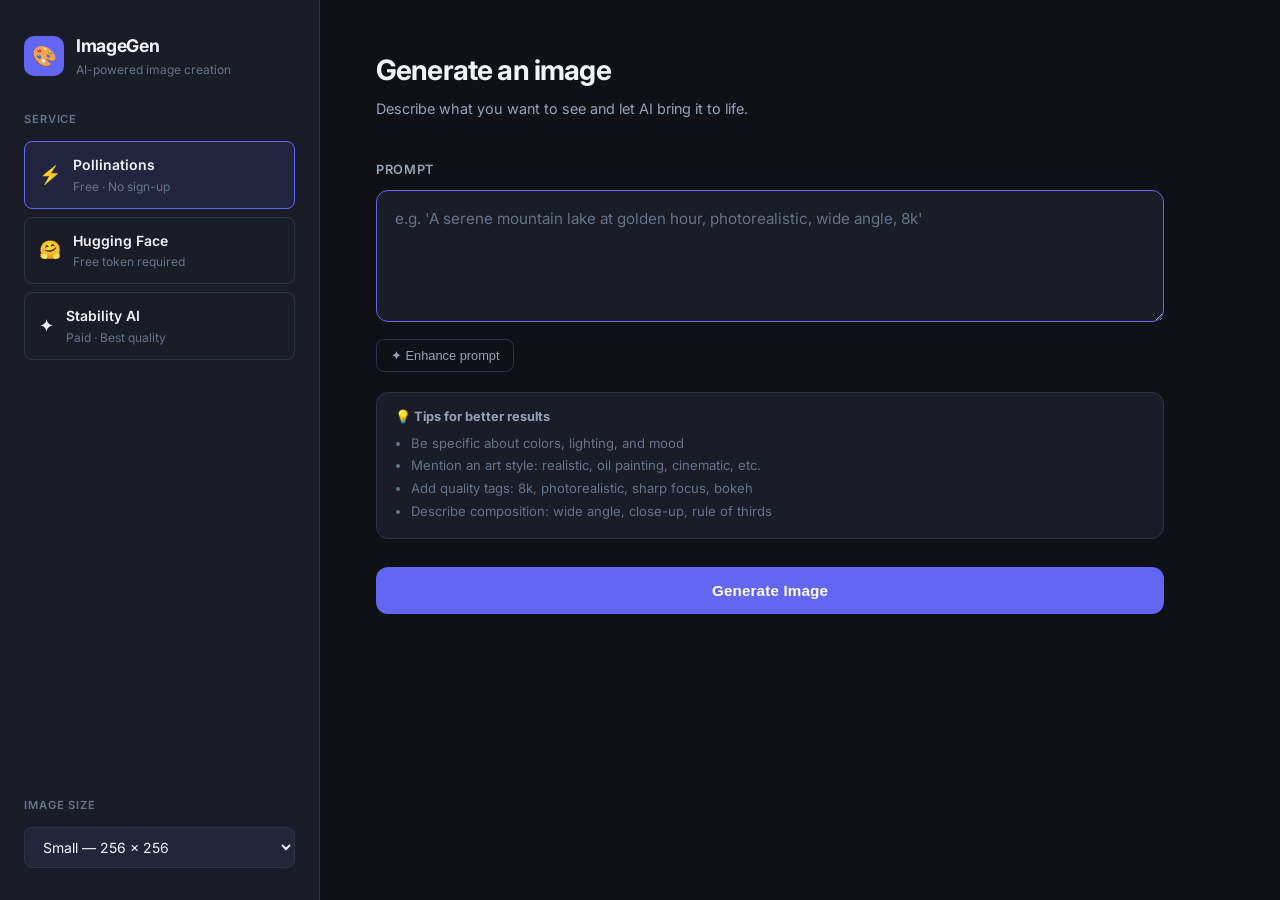
==== commit aa448aa0: "Fix sidebar disappearing when switching from Hugging Face to Pollinations Always show service select" ====
--- a/index.html
+++ b/index.html
@@ -24,7 +24,7 @@
 
             <div id="apiSetup">
                 <div class="section-label">Service</div>
-                <div class="service-list api-service-selector">
+                <div class="service-list api-service-selector" id="serviceSelector">
                     <label class="service-option">
                         <input type="radio" name="service" value="pollinations" checked>
                         <span class="service-icon">⚡</span>
@@ -51,7 +51,7 @@
                     </label>
                 </div>
 
-                <div class="api-key-area" style="margin-top: 20px;">
+                <div id="apiKeyArea" class="api-key-area" style="margin-top: 20px;">
                     <div class="section-label">API Key</div>
                     <input
                         type="password"
@@ -67,6 +67,21 @@
                         <a href="https://platform.stability.ai/" target="_blank">platform.stability.ai</a>
                     </div>
                 </div>
+            </div>
+
+            <!-- Image upload (shown after service is selected) -->
+            <div id="imageUploadArea" style="display: none;">
+                <div class="section-label">Reference Image <span style="color: var(--text-muted); font-weight: 400; text-transform: none; font-size: 0.72rem;">(optional)</span></div>
+                <label class="upload-zone" id="uploadZone" for="imageUpload">
+                    <input type="file" id="imageUpload" accept="image/*" style="display:none;">
+                    <div id="uploadPlaceholder">
+                        <div class="upload-icon">🖼️</div>
+                        <div class="upload-text">Drop image or click to upload</div>
+                        <div class="upload-hint">JPG, PNG, WebP — Hugging Face only</div>
+                    </div>
+                    <img id="uploadPreview" style="display:none; width:100%; border-radius: var(--radius-sm); max-height: 160px; object-fit: cover;">
+                </label>
+                <button id="clearUpload" class="btn-ghost" style="display:none; width:100%; margin-top:6px; justify-content:center;">✕ Remove image</button>
             </div>
 
             <div style="margin-top: auto;">
--- a/styles.css
+++ b/styles.css
@@ -215,6 +215,46 @@
     text-decoration: underline;
 }
 
+/* ── Image upload ── */
+
+.upload-zone {
+    display: block;
+    border: 2px dashed var(--border);
+    border-radius: var(--radius-sm);
+    padding: 16px;
+    text-align: center;
+    cursor: pointer;
+    transition: all 0.15s;
+    background: var(--surface-2);
+    min-height: 90px;
+    display: flex;
+    align-items: center;
+    justify-content: center;
+}
+
+.upload-zone:hover,
+.upload-zone.drag-over {
+    border-color: var(--accent);
+    background: var(--accent-muted);
+}
+
+.upload-icon {
+    font-size: 22px;
+    margin-bottom: 6px;
+}
+
+.upload-text {
+    font-size: 0.8rem;
+    font-weight: 500;
+    color: var(--text-secondary);
+    margin-bottom: 2px;
+}
+
+.upload-hint {
+    font-size: 0.72rem;
+    color: var(--text-muted);
+}
+
 /* ── Size selector ── */
 
 .size-select {
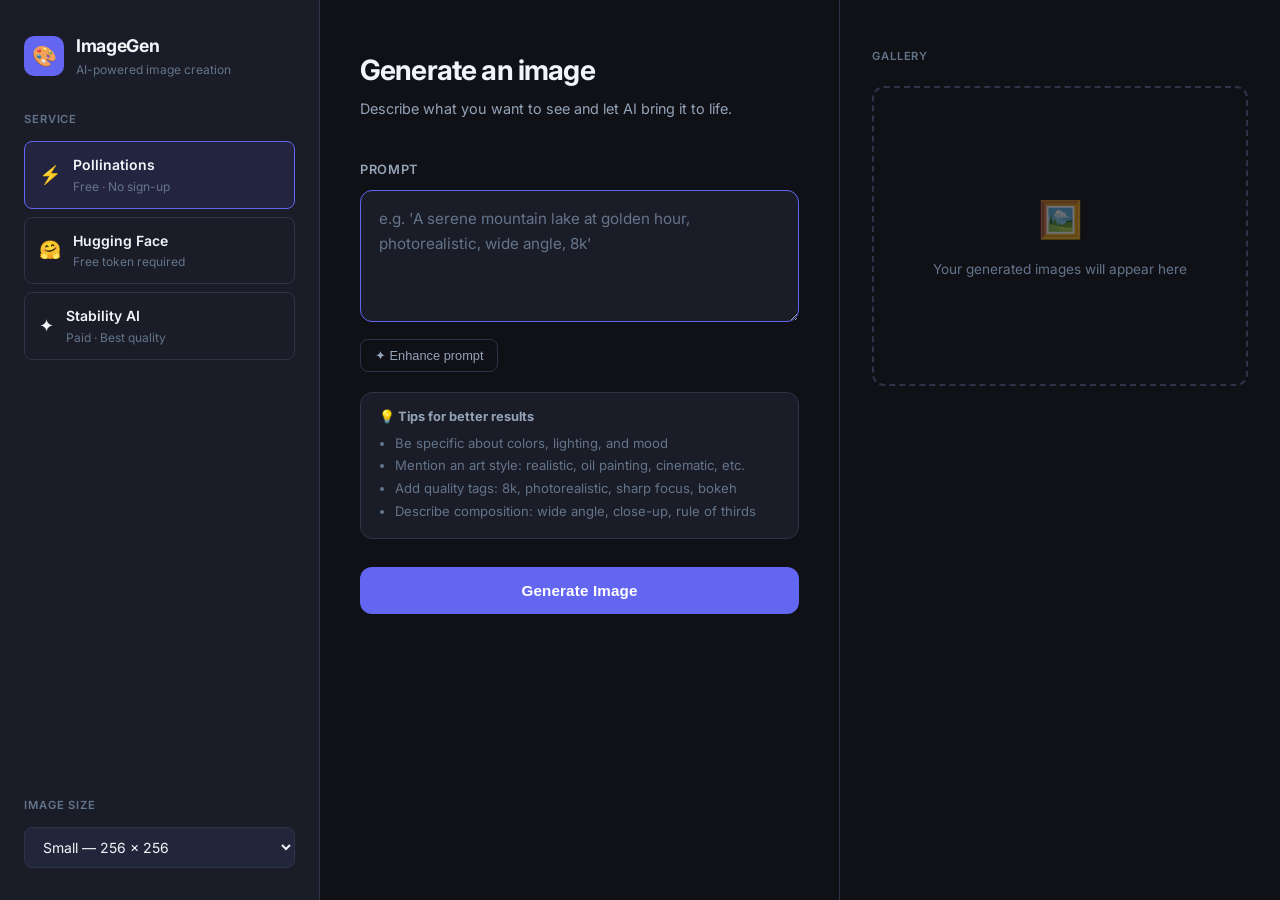
==== commit a0f0765e: "Add image gallery panel to right side of main area - Two-panel main layout (generator left, gallery " ====
--- a/index.html
+++ b/index.html
@@ -96,6 +96,10 @@
 
         <!-- ── Main ── -->
         <main class="main">
+          <div class="main-panels">
+
+            <!-- Left: generator + result -->
+            <div class="panel-left">
             <div class="generator-section" id="generatorSection" style="display: none;">
                 <h1 class="page-title">Generate an image</h1>
                 <p class="page-subtitle">Describe what you want to see and let AI bring it to life.</p>
@@ -183,6 +187,22 @@
             <div id="errorSection" class="error-section" style="display: none;">
                 <p id="errorMessage"></p>
             </div>
+            </div><!-- /panel-left -->
+
+            <!-- Right: gallery -->
+            <div class="panel-right">
+                <div class="gallery-header">
+                    <span class="gallery-title">Gallery</span>
+                    <button id="clearGalleryBtn" class="btn-ghost" style="display:none;">🗑 Clear all</button>
+                </div>
+                <div id="galleryEmpty" class="gallery-empty">
+                    <div class="gallery-empty-icon">🖼️</div>
+                    <div class="gallery-empty-text">Your generated images will appear here</div>
+                </div>
+                <div id="galleryGrid" class="gallery-grid"></div>
+            </div><!-- /panel-right -->
+
+          </div><!-- /main-panels -->
         </main>
     </div>
 
--- a/styles.css
+++ b/styles.css
@@ -53,8 +53,11 @@
 }
 
 .main {
-    padding: 48px 56px;
-    max-width: 900px;
+    padding: 0;
+    max-width: none;
+    overflow: hidden;
+    display: flex;
+    flex-direction: column;
 }
 
 /* ── Sidebar header ── */
@@ -274,7 +277,150 @@
     border-color: var(--accent);
 }
 
-/* ── Main area ── */
+/* ── Main two-panel layout ── */
+
+.main-panels {
+    display: grid;
+    grid-template-columns: minmax(0, 520px) 1fr;
+    min-height: 100vh;
+}
+
+.panel-left {
+    padding: 48px 40px;
+    border-right: 1px solid var(--border);
+    overflow-y: auto;
+}
+
+.panel-right {
+    padding: 48px 32px;
+    overflow-y: auto;
+}
+
+/* ── Gallery ── */
+
+.gallery-header {
+    display: flex;
+    align-items: center;
+    justify-content: space-between;
+    margin-bottom: 20px;
+}
+
+.gallery-title {
+    font-size: 0.7rem;
+    font-weight: 600;
+    text-transform: uppercase;
+    letter-spacing: 0.08em;
+    color: var(--text-muted);
+}
+
+.gallery-empty {
+    display: flex;
+    flex-direction: column;
+    align-items: center;
+    justify-content: center;
+    gap: 10px;
+    min-height: 300px;
+    border: 2px dashed var(--border);
+    border-radius: var(--radius);
+    color: var(--text-muted);
+}
+
+.gallery-empty-icon {
+    font-size: 36px;
+    opacity: 0.4;
+}
+
+.gallery-empty-text {
+    font-size: 0.85rem;
+    text-align: center;
+}
+
+.gallery-grid {
+    display: grid;
+    grid-template-columns: repeat(auto-fill, minmax(180px, 1fr));
+    gap: 12px;
+}
+
+.gallery-card {
+    border-radius: var(--radius-sm);
+    overflow: hidden;
+    border: 1px solid var(--border);
+    background: var(--surface);
+    cursor: pointer;
+    transition: all 0.15s;
+    position: relative;
+    group: true;
+}
+
+.gallery-card:hover {
+    border-color: var(--accent);
+    transform: translateY(-2px);
+    box-shadow: 0 8px 24px rgba(0,0,0,0.4);
+}
+
+.gallery-card img {
+    width: 100%;
+    aspect-ratio: 1;
+    object-fit: cover;
+    display: block;
+}
+
+.gallery-card-info {
+    padding: 8px 10px;
+}
+
+.gallery-card-prompt {
+    font-size: 0.72rem;
+    color: var(--text-muted);
+    line-height: 1.4;
+    display: -webkit-box;
+    -webkit-line-clamp: 2;
+    -webkit-box-orient: vertical;
+    overflow: hidden;
+}
+
+.gallery-card-actions {
+    display: flex;
+    gap: 6px;
+    padding: 0 10px 10px;
+}
+
+.gallery-card-btn {
+    flex: 1;
+    padding: 5px 8px;
+    font-size: 0.72rem;
+    font-weight: 600;
+    border-radius: 6px;
+    border: 1px solid var(--border);
+    background: var(--surface-2);
+    color: var(--text-muted);
+    cursor: pointer;
+    transition: all 0.15s;
+    text-align: center;
+}
+
+.gallery-card-btn.download:hover {
+    border-color: var(--success);
+    color: var(--success);
+    background: rgba(34,197,94,0.08);
+}
+
+.gallery-card-btn.delete:hover {
+    border-color: var(--danger);
+    color: var(--danger);
+    background: rgba(239,68,68,0.08);
+}
+
+.gallery-count {
+    font-size: 0.72rem;
+    color: var(--text-muted);
+    background: var(--surface-2);
+    border: 1px solid var(--border);
+    border-radius: 20px;
+    padding: 2px 10px;
+}
+
+/* ── Page title / subtitle (now in panel-left) ── */
 
 .page-title {
     font-size: 1.75rem;
@@ -729,7 +875,17 @@
         padding: 24px 20px;
     }
 
-    .main {
+    .main-panels {
+        grid-template-columns: 1fr;
+    }
+
+    .panel-left {
+        padding: 28px 20px;
+        border-right: none;
+        border-bottom: 1px solid var(--border);
+    }
+
+    .panel-right {
         padding: 28px 20px;
     }
 
